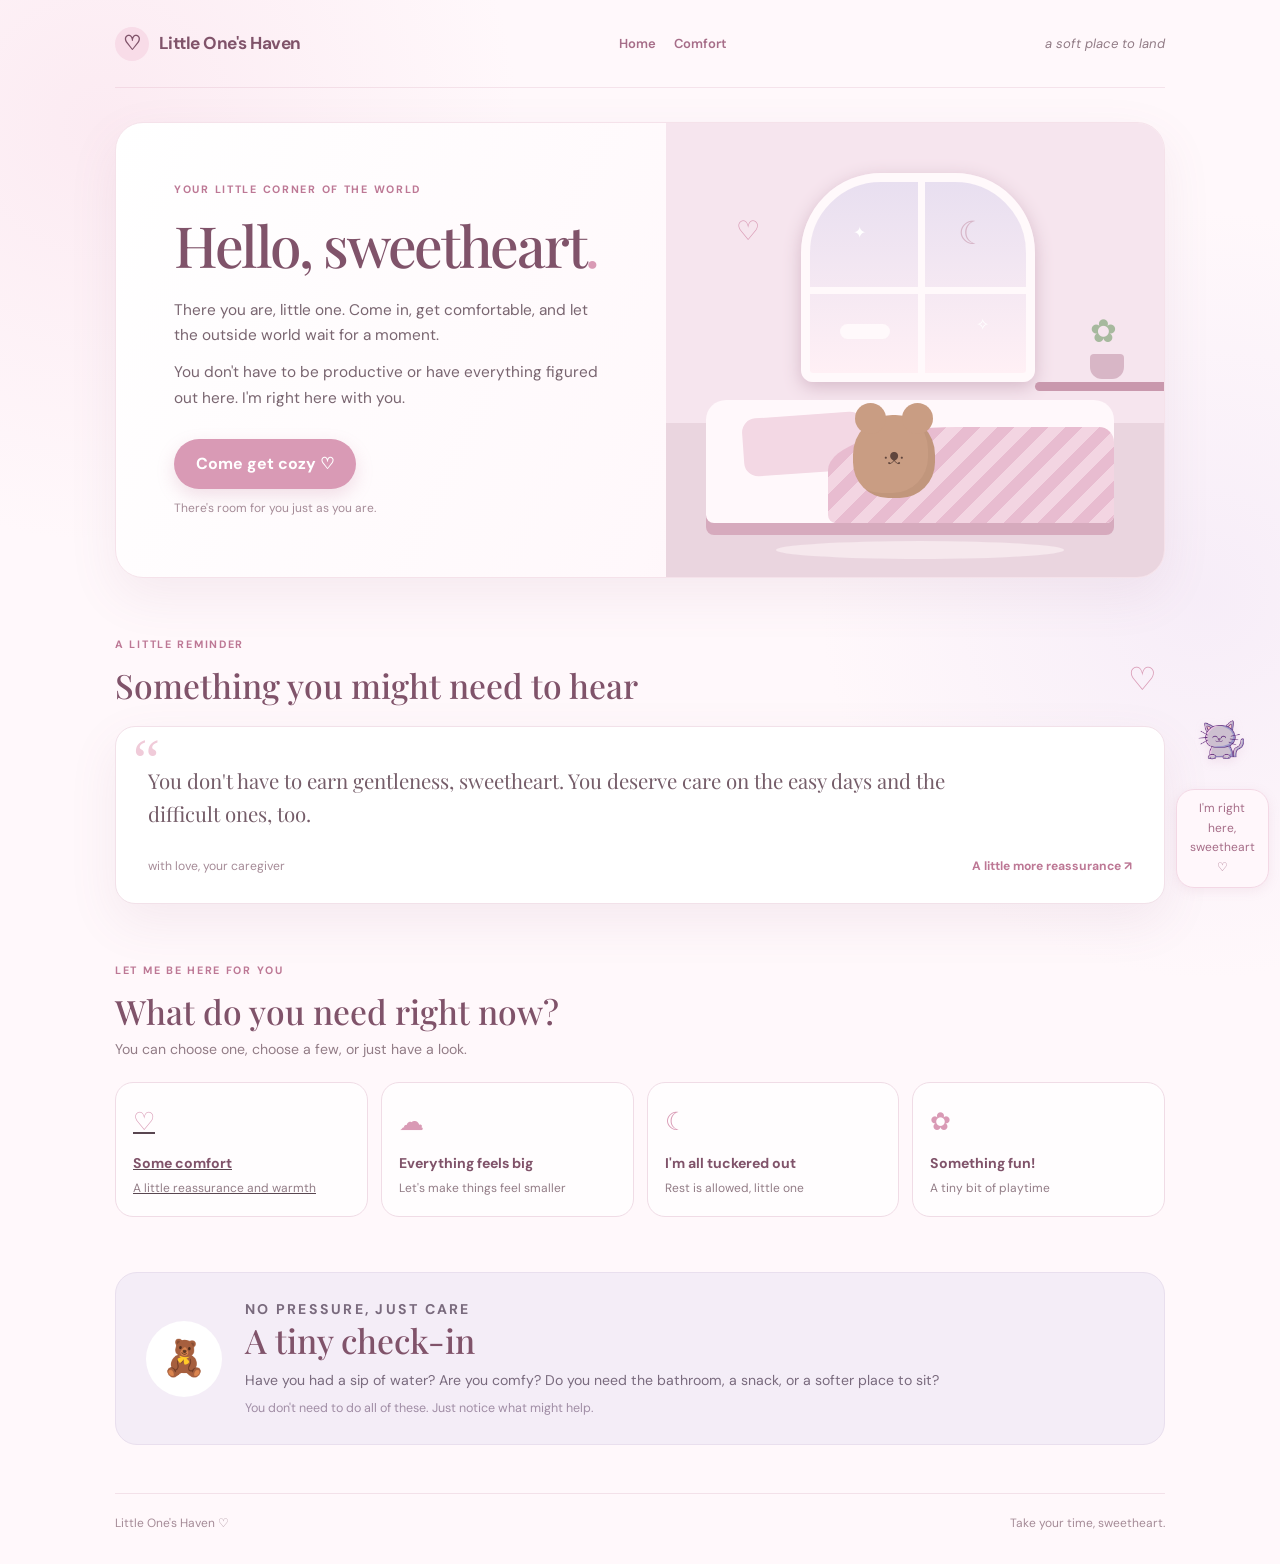
==== index.html @ fbaa2f43 "Update index.html" ====
<!doctype html>
<html lang="en">
<head>
  <meta charset="utf-8">
  <meta name="viewport" content="width=device-width, initial-scale=1">
  <meta name="theme-color" content="#fff4f8">
  <title>Little One's Haven ♡</title>
  <link rel="preconnect" href="https://fonts.googleapis.com">
  <link rel="preconnect" href="https://fonts.gstatic.com" crossorigin>
  <link href="https://fonts.googleapis.com/css2?family=DM+Sans:wght@400;500;600;700&family=Playfair+Display:wght@500;600&display=swap" rel="stylesheet">
  <link rel="stylesheet" href="styles.css">
</head>
<body>
  <div class="page-shell">
<header class="site-header">
  <a class="brand" href="index.html" aria-label="Little One's Haven home">
    <span class="brand-mark">♡</span>
    <span>Little One's Haven</span>
  </a>

  <nav class="site-nav">
    <a href="index.html">Home</a>
    <a href="comfort.html">Comfort</a>
  </nav>

  <span class="header-note">a soft place to land</span>
</header>

    <main>
      <section class="welcome-card" aria-labelledby="welcome-title">
        <div class="welcome-copy">
          <p class="eyebrow">YOUR LITTLE CORNER OF THE WORLD</p>
          <h1 id="welcome-title">Hello, sweetheart<span class="pink-dot">.</span></h1>
          <p class="welcome-text">There you are, little one. Come in, get comfortable, and let the outside world wait for a moment.</p>
          <p class="welcome-text">You don't have to be productive or have everything figured out here. I'm right here with you.</p>
          <button class="primary-button" id="cozy-button">Come get cozy <span aria-hidden="true">♡</span></button>
          <p class="tiny-note" id="welcome-response" aria-live="polite">There's room for you just as you are.</p>
        </div>
        <div class="welcome-art" aria-label="Illustration of a cozy pink room with a teddy bear" role="img">
          <div class="window">
            <span class="moon">☾</span>
            <span class="star star-one">✦</span>
            <span class="star star-two">✧</span>
            <span class="cloud"></span>
          </div>
          <div class="shelf"></div>
          <div class="plant"><span>✿</span><i></i></div>
          <div class="bed">
            <div class="pillow"></div>
            <div class="blanket"></div>
            <div class="teddy"><span class="ear left"></span><span class="ear right"></span><span class="face">·ᴥ·</span></div>
          </div>
          <div class="rug"></div>
          <span class="floating-heart">♡</span>
        </div>
      </section>

      <section class="message-section">
        <div class="section-heading">
          <div>
            <p class="eyebrow">A LITTLE REMINDER</p>
            <h2>Something you might need to hear</h2>
          </div>
          <span class="decorative-heart" aria-hidden="true">♡</span>
        </div>
        <article class="message-card">
          <span class="quote-mark" aria-hidden="true">“</span>
          <p id="care-message" aria-live="polite">You don't have to earn gentleness, sweetheart. You deserve care on the easy days and the difficult ones, too.</p>
          <div class="message-footer">
            <span>with love, your caregiver</span>
            <button class="text-button" id="new-message">A little more reassurance ↗</button>
          </div>
        </article>
      </section>

      <section class="needs-section">
        <div class="section-heading">
          <div>
            <p class="eyebrow">LET ME BE HERE FOR YOU</p>
            <h2>What do you need right now?</h2>
            <p class="section-subtitle">You can choose one, choose a few, or just have a look.</p>
          </div>
        </div>
        <div class="needs-grid">
          <a href="comfort.html" class="need-card">
  <span class="need-icon">♡</span>
  <span class="need-title">Some comfort</span>
  <span class="need-desc">A little reassurance and warmth</span>
</a>
          <button class="need-card" data-need="overwhelmed">
            <span class="need-icon">☁</span><span class="need-title">Everything feels big</span><span class="need-desc">Let's make things feel smaller</span>
          </button>
          <button class="need-card" data-need="tired">
            <span class="need-icon">☾</span><span class="need-title">I'm all tuckered out</span><span class="need-desc">Rest is allowed, little one</span>
          </button>
          <button class="need-card" data-need="play">
            <span class="need-icon">✿</span><span class="need-title">Something fun!</span><span class="need-desc">A tiny bit of playtime</span>
          </button>
        </div>
        <div class="response-card" id="need-response" hidden aria-live="polite">
          <p class="response-label">A note from your caregiver</p>
          <p id="need-response-text"></p>
        </div>
      </section>

      <section class="gentle-check">
        <div class="check-illustration" aria-hidden="true">🧸</div>
        <div>
          <p class="eyebrow">NO PRESSURE, JUST CARE</p>
          <h2>A tiny check-in</h2>
          <p>Have you had a sip of water? Are you comfy? Do you need the bathroom, a snack, or a softer place to sit?</p>
          <p class="check-small">You don't need to do all of these. Just notice what might help.</p>
        </div>
      </section>
    </main>

    <footer class="site-footer">
      <span>Little One's Haven <span aria-hidden="true">♡</span></span>
      <span>Take your time, sweetheart.</span>
    </footer>
  </div>
  <script src="script.js"></script>
  <div class="mascot">
  <img src="assets/mascot.png" alt="Your little kitten companion">
  <div class="mascot-message">
    I'm right here, sweetheart ♡
  </div>
</div>
</body>
</html>
---- styles.css ----
:root {
  --pink-50: #fff8fb;
  --pink-100: #fff0f5;
  --pink-200: #f8dce8;
  --pink-300: #edbfd2;
  --pink-500: #bd7895;
  --pink-700: #80536a;
  --ink: #594650;
  --muted: #927c86;
  --cream: #fffaf6;
  --white: #fffdfd;
  --shadow: 0 18px 50px rgba(147, 93, 119, .09);
}
* { box-sizing: border-box; }
html { scroll-behavior: smooth; }
body {
  margin: 0;
  color: var(--ink);
  background:
    radial-gradient(circle at 8% 8%, rgba(248,220,232,.48), transparent 26rem),
    radial-gradient(circle at 94% 38%, rgba(238,226,245,.5), transparent 24rem),
    var(--pink-50);
  font-family: "DM Sans", sans-serif;
  line-height: 1.65;
}
button { font: inherit; }
.page-shell { width: min(1050px, calc(100% - 40px)); margin: 0 auto; }
.site-header {
  min-height: 88px; display: flex; align-items: center; justify-content: space-between;
  border-bottom: 1px solid rgba(189,120,149,.16); margin-bottom: 34px;
}
.brand { display: inline-flex; gap: 10px; align-items: center; color: var(--pink-700); text-decoration: none; font-weight: 700; letter-spacing: -.03em; font-size: 1.08rem; }
.brand-mark { display: grid; place-items: center; width: 34px; height: 34px; border-radius: 50%; background: var(--pink-200); color: var(--pink-700); font-size: 1.25rem; }
.header-note { color: var(--muted); font-size: .82rem; font-style: italic; }
.welcome-card {
  display: grid; grid-template-columns: 1.05fr .95fr; overflow: hidden; min-height: 405px;
  background: linear-gradient(115deg, #fff 0%, #fff8fb 58%, #fbeaf1 100%);
  border: 1px solid #f5e2ea; border-radius: 28px; box-shadow: var(--shadow);
}
.welcome-copy { padding: clamp(28px, 5vw, 58px); align-self: center; }
.eyebrow { color: var(--pink-500); letter-spacing: .16em; font-size: .67rem; font-weight: 700; margin: 0 0 12px; }
h1, h2 { font-family: "Playfair Display", Georgia, serif; font-weight: 500; line-height: 1.18; color: var(--pink-700); }
h1 { font-size: clamp(2.25rem, 5vw, 3.55rem); margin: 0 0 20px; letter-spacing: -.04em; }
.pink-dot { color: #d99ab5; }
.welcome-text { max-width: 440px; color: #796570; font-size: .96rem; margin: 0 0 12px; }
.primary-button {
  margin-top: 16px; border: 0; border-radius: 999px; padding: 12px 22px;
  background: #d99ab5; color: white; font-weight: 700; cursor: pointer;
  box-shadow: 0 7px 18px rgba(189,120,149,.22); transition: transform .2s, background .2s;
}
.primary-button:hover { background: #c783a1; transform: translateY(-2px); }
.primary-button:focus-visible, button:focus-visible { outline: 3px solid #b87b98; outline-offset: 3px; }
.tiny-note { color: #a58b97; font-size: .75rem; min-height: 1.2em; margin: 10px 0 0; }
.welcome-art { min-height: 350px; position: relative; overflow: hidden; background: linear-gradient(#f6e5ee 0 66%, #ead5df 66%); }
.window { position: absolute; width: 47%; height: 46%; top: 11%; left: 27%; border: 9px solid #fff9fb; border-radius: 80px 80px 12px 12px; background: linear-gradient(#e8dff0, #fff0f5); box-shadow: 0 5px 18px #d5b9c8; }
.window:before, .window:after { content: ""; position: absolute; background: #fff9fb; }
.window:before { width: 7px; height: 100%; left: 50%; }
.window:after { height: 7px; width: 100%; top: 55%; }
.moon { position: absolute; right: 18%; top: 13%; color: #d7b6c8; font-size: 2rem; }
.star { position: absolute; color: #fff; z-index: 1; }
.star-one { top: 20%; left: 20%; }.star-two { right: 17%; bottom: 18%; }
.cloud { position: absolute; width: 50px; height: 15px; background: #fff9fb; border-radius: 20px; left: 14%; bottom: 18%; }
.shelf { position: absolute; right: 0; top: 57%; width: 26%; height: 9px; background: #c998ad; border-radius: 8px 0 0 8px; }
.plant { position: absolute; right: 8%; top: 40%; color: #a7b99e; font-size: 2rem; }
.plant i { display: block; width: 34px; height: 25px; background: #d8b6c6; border-radius: 4px 4px 12px 12px; margin: -3px auto 0; }
.bed { position: absolute; bottom: 12%; left: 8%; width: 82%; height: 27%; background: #fff8fb; border-radius: 20px 20px 8px 8px; box-shadow: 0 12px 0 #d6aabd; }
.pillow { position: absolute; left: 9%; top: 12%; width: 30%; height: 47%; background: #f3d8e4; border-radius: 14px; transform: rotate(-4deg); }
.blanket { position: absolute; right: 0; bottom: 0; width: 70%; height: 78%; background: repeating-linear-gradient(135deg, #e8bcd0 0 12px, #f3d5e2 12px 24px); border-radius: 45% 15px 8px 8px; }
.teddy { position: absolute; left: 36%; bottom: 20%; width: 82px; height: 83px; border-radius: 48% 48% 43% 43%; background: #c99d83; z-index: 2; box-shadow: inset -7px -5px rgba(116,76,58,.09); }
.ear { position: absolute; top: -12px; width: 31px; height: 31px; background: #c99d83; border-radius: 50%; }.ear.left { left: 2px; }.ear.right { right: 2px; }
.face { position: absolute; inset: 28px 0 0; text-align: center; color: #60463d; font-size: 1.15rem; }
.rug { position: absolute; bottom: 4%; left: 22%; width: 58%; height: 18px; background: #f6e8ed; border-radius: 50%; }
.floating-heart { position: absolute; left: 14%; top: 19%; color: #d99ab5; font-size: 1.7rem; }
.message-section, .needs-section { margin-top: 58px; }
.section-heading { display: flex; justify-content: space-between; align-items: end; margin-bottom: 20px; }
h2 { font-size: clamp(1.55rem, 3vw, 2.1rem); margin: 0; }
.decorative-heart { color: #d99ab5; font-size: 2rem; padding-right: 8px; }
.message-card { position: relative; padding: 27px 32px 22px; background: #fff; border: 1px solid #f2e1e9; border-radius: 20px; box-shadow: var(--shadow); }
.quote-mark { position: absolute; top: 4px; left: 17px; color: #f0cbd9; font-family: Georgia, serif; font-size: 3.8rem; line-height: 1; }
#care-message { position: relative; margin: 10px 0 20px; max-width: 800px; color: #755d69; font-family: "Playfair Display", Georgia, serif; font-size: 1.28rem; }
.message-footer { display: flex; justify-content: space-between; align-items: center; gap: 12px; color: #a58b97; font-size: .76rem; }
.text-button { border: 0; background: none; color: var(--pink-500); cursor: pointer; font-weight: 700; padding: 5px 0; }
.text-button:hover { color: var(--pink-700); }
.section-subtitle { color: var(--muted); margin: 7px 0 0; font-size: .88rem; }
.needs-grid { display: grid; grid-template-columns: repeat(4, 1fr); gap: 13px; }
.need-card { text-align: left; padding: 19px 17px; border: 1px solid #f0dce6; border-radius: 18px; background: rgba(255,255,255,.8); color: var(--ink); cursor: pointer; transition: transform .2s, box-shadow .2s, border-color .2s; }
.need-card:hover, .need-card.selected { transform: translateY(-3px); border-color: #d99ab5; box-shadow: 0 10px 24px rgba(147,93,119,.1); }
.need-icon { display: block; color: #d99ab5; font-size: 1.55rem; margin-bottom: 9px; }
.need-title { display: block; font-weight: 700; color: var(--pink-700); font-size: .88rem; }
.need-desc { display: block; color: var(--muted); font-size: .75rem; line-height: 1.45; margin-top: 5px; }
.response-card { margin-top: 14px; padding: 19px 22px; border-radius: 16px; background: #f9eaf1; border: 1px solid #f0d5e1; }
.response-card[hidden] { display: none; }
.response-label { color: var(--pink-500); text-transform: uppercase; letter-spacing: .12em; font-size: .65rem; font-weight: 700; margin: 0 0 5px; }
#need-response-text { color: #755d69; margin: 0; }
.gentle-check { display: flex; align-items: center; gap: 23px; margin: 55px 0 48px; padding: 25px 30px; background: #f4edf7; border: 1px solid #e9dfee; border-radius: 22px; }
.check-illustration { display: grid; place-items: center; flex: 0 0 76px; width: 76px; height: 76px; border-radius: 50%; background: #fff; font-size: 2.2rem; }
.gentle-check h2 { margin-bottom: 8px; }.gentle-check p { margin: 0; color: #796a7d; font-size: .88rem; }
.gentle-check .check-small { margin-top: 6px; color: #a08da5; font-size: .78rem; }
.site-footer { display: flex; justify-content: space-between; gap: 15px; padding: 20px 0 30px; border-top: 1px solid rgba(189,120,149,.18); color: #a58b97; font-size: .75rem; }
@media (max-width: 760px) {
  .welcome-card { grid-template-columns: 1fr; }
  .welcome-art { min-height: 285px; }
  .needs-grid { grid-template-columns: repeat(2, 1fr); }
}
@media (max-width: 480px) {
  .page-shell { width: min(100% - 26px, 1050px); }
  .site-header { min-height: 70px; margin-bottom: 20px; }
  .header-note { font-size: .7rem; }
  .welcome-copy { padding: 28px 23px 20px; }
  .welcome-art { min-height: 245px; }
  .message-section, .needs-section { margin-top: 42px; }
  .message-card { padding: 25px 20px 18px; }
  .message-footer { align-items: flex-start; flex-direction: column; gap: 4px; }
  .gentle-check { align-items: flex-start; padding: 21px; gap: 15px; }
  .check-illustration { flex-basis: 54px; width: 54px; height: 54px; font-size: 1.6rem; }
  .site-footer { flex-direction: column; gap: 3px; }
}
@media (prefers-reduced-motion: reduce) { *, *::before, *::after { scroll-behavior: auto !important; transition: none !important; } }
.mascot {
  position: fixed;
  right: 20px;
  bottom: 12px;
  z-index: 100;
  display: flex;
  flex-direction: column;
  align-items: center;
  gap: 5px;
  width: 76px;
  pointer-events: none;
}

.mascot img {
  width: 100%;
  max-height: 85px;
  object-fit: contain;
  filter: drop-shadow(0 3px 5px rgba(190, 130, 160, 0.15));
  animation: kitty-float 4s ease-in-out infinite;
}

.mascot-message {
  max-width: 125px;
  background: #fff7fb;
  color: #a66d88;
  border: 1px solid #f3d8e5;
  border-radius: 14px;
  padding: 6px 9px;
  font-size: 10px;
  text-align: center;
}

@media (max-width: 600px) {
  .mascot {
    width: 58px;
    right: 10px;
    bottom: 8px;
  }

  .mascot img {
    max-height: 65px;
  }
}
.mascot-message {
  background: #fff7fb;
  color: #a66d88;
  border: 1px solid #f3d8e5;
  border-radius: 18px;
  padding: 9px 13px;
  font-size: 12px;
  text-align: center;
  box-shadow: 0 3px 12px rgba(190, 130, 160, 0.12);
}

@keyframes kitty-float {
  0%, 100% { transform: translateY(0); }
  50% { transform: translateY(-7px); }
}

@media (max-width: 600px) {
  .mascot {
    width: 100px;
    right: 10px;
    bottom: 10px;
  }
}
.site-nav {
  display: flex;
  gap: 18px;
  align-items: center;
}

.site-nav a {
  color: #a66d88;
  text-decoration: none;
  font-size: 13px;
  font-weight: 600;
}

.site-nav a:hover {
  color: #d58eae;
}

@media (max-width: 600px) {
  .site-header {
    flex-wrap: wrap;
    gap: 12px;
  }

  .site-nav {
    order: 3;
    width: 100%;
    justify-content: center;
  }
}
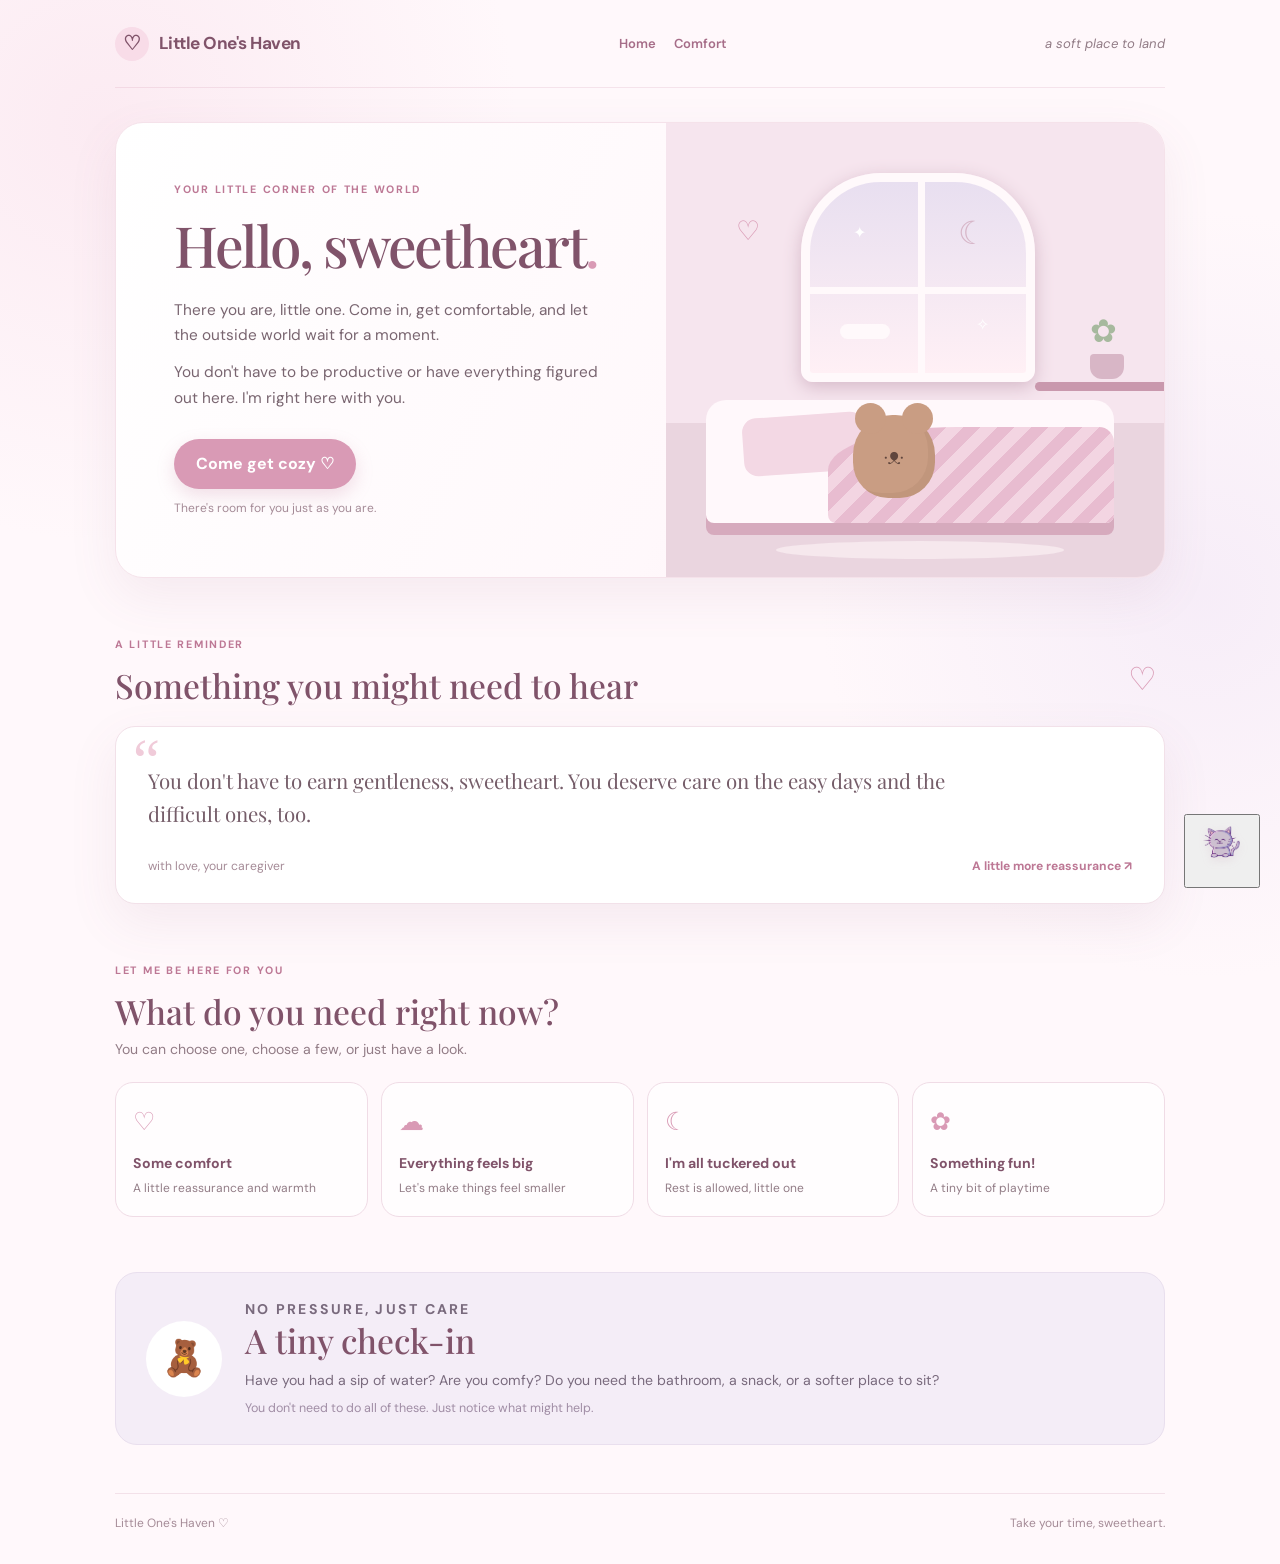
==== commit 44c649dd: "Update index.html" ====
--- a/index.html
+++ b/index.html
@@ -120,11 +120,26 @@
     </footer>
   </div>
   <script src="script.js"></script>
-  <div class="mascot">
-  <img src="assets/mascot.png" alt="Your little kitten companion">
-  <div class="mascot-message">
-    I'm right here, sweetheart ♡
+<div class="mascot">
+  <button
+    class="mascot-button"
+    id="mascot-button"
+    type="button"
+    aria-label="Talk to the kitten"
+  >
+    <img src="assets/mascot.png" alt="Your little kitten companion">
+  </button>
+
+  <div
+    class="mascot-message"
+    id="mascot-message"
+    role="status"
+    aria-live="polite"
+    hidden
+  >
+    meow! ♡
   </div>
+</div>
 </div>
 </body>
 </html>
--- a/styles.css
+++ b/styles.css
@@ -211,3 +211,11 @@
     justify-content: center;
   }
 }
+a.need-card {
+  text-decoration: none;
+  font-family: inherit;
+}
+
+a.need-card:hover {
+  text-decoration: none;
+}
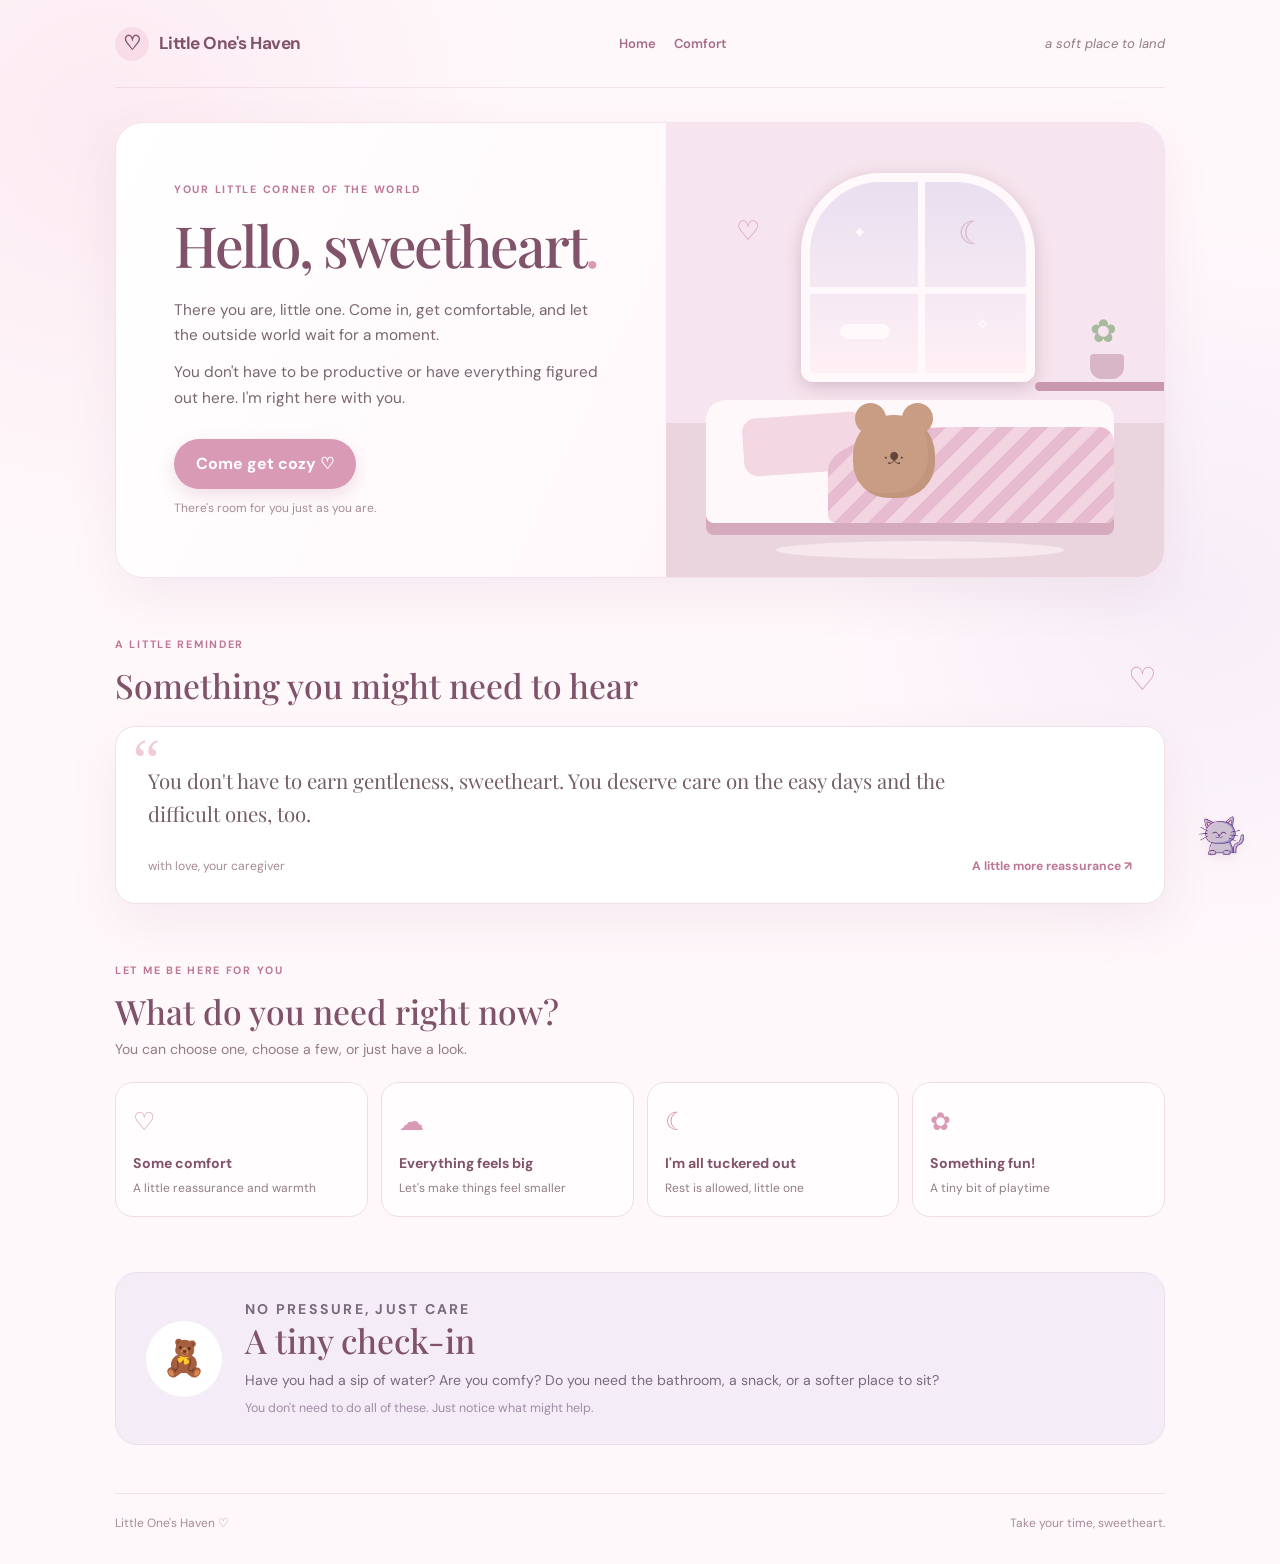
==== commit 23d838d1: "Update index.html" ====
--- a/index.html
+++ b/index.html
@@ -129,7 +129,7 @@
   >
     <img src="assets/mascot.png" alt="Your little kitten companion">
   </button>
-
+ </div>
   <div
     class="mascot-message"
     id="mascot-message"
--- a/styles.css
+++ b/styles.css
@@ -219,3 +219,54 @@
 a.need-card:hover {
   text-decoration: none;
 }
+/* Interactive kitten mascot */
+
+.mascot-button {
+  display: block;
+  padding: 0;
+  border: none;
+  background: transparent;
+  cursor: pointer;
+  font: inherit;
+  transition: transform 0.2s ease;
+}
+
+.mascot-button:hover {
+  transform: translateY(-4px) rotate(-3deg);
+}
+
+.mascot-button:active {
+  transform: scale(0.95);
+}
+
+.mascot-message {
+  position: absolute;
+  right: 100%;
+  bottom: 45%;
+  margin-right: 12px;
+  padding: 10px 16px;
+  border-radius: 18px 18px 4px 18px;
+  background: #fffafd;
+  color: #a66d88;
+  border: 1px solid #f0dce6;
+  box-shadow: 0 4px 14px rgba(180, 120, 150, 0.12);
+  font-size: 14px;
+  white-space: nowrap;
+  animation: kitten-pop 0.25s ease;
+  z-index: 20;
+}
+
+.mascot-message[hidden] {
+  display: none;
+}
+
+@keyframes kitten-pop {
+  from {
+    opacity: 0;
+    transform: translateY(6px) scale(0.9);
+  }
+  to {
+    opacity: 1;
+    transform: translateY(0) scale(1);
+  }
+}
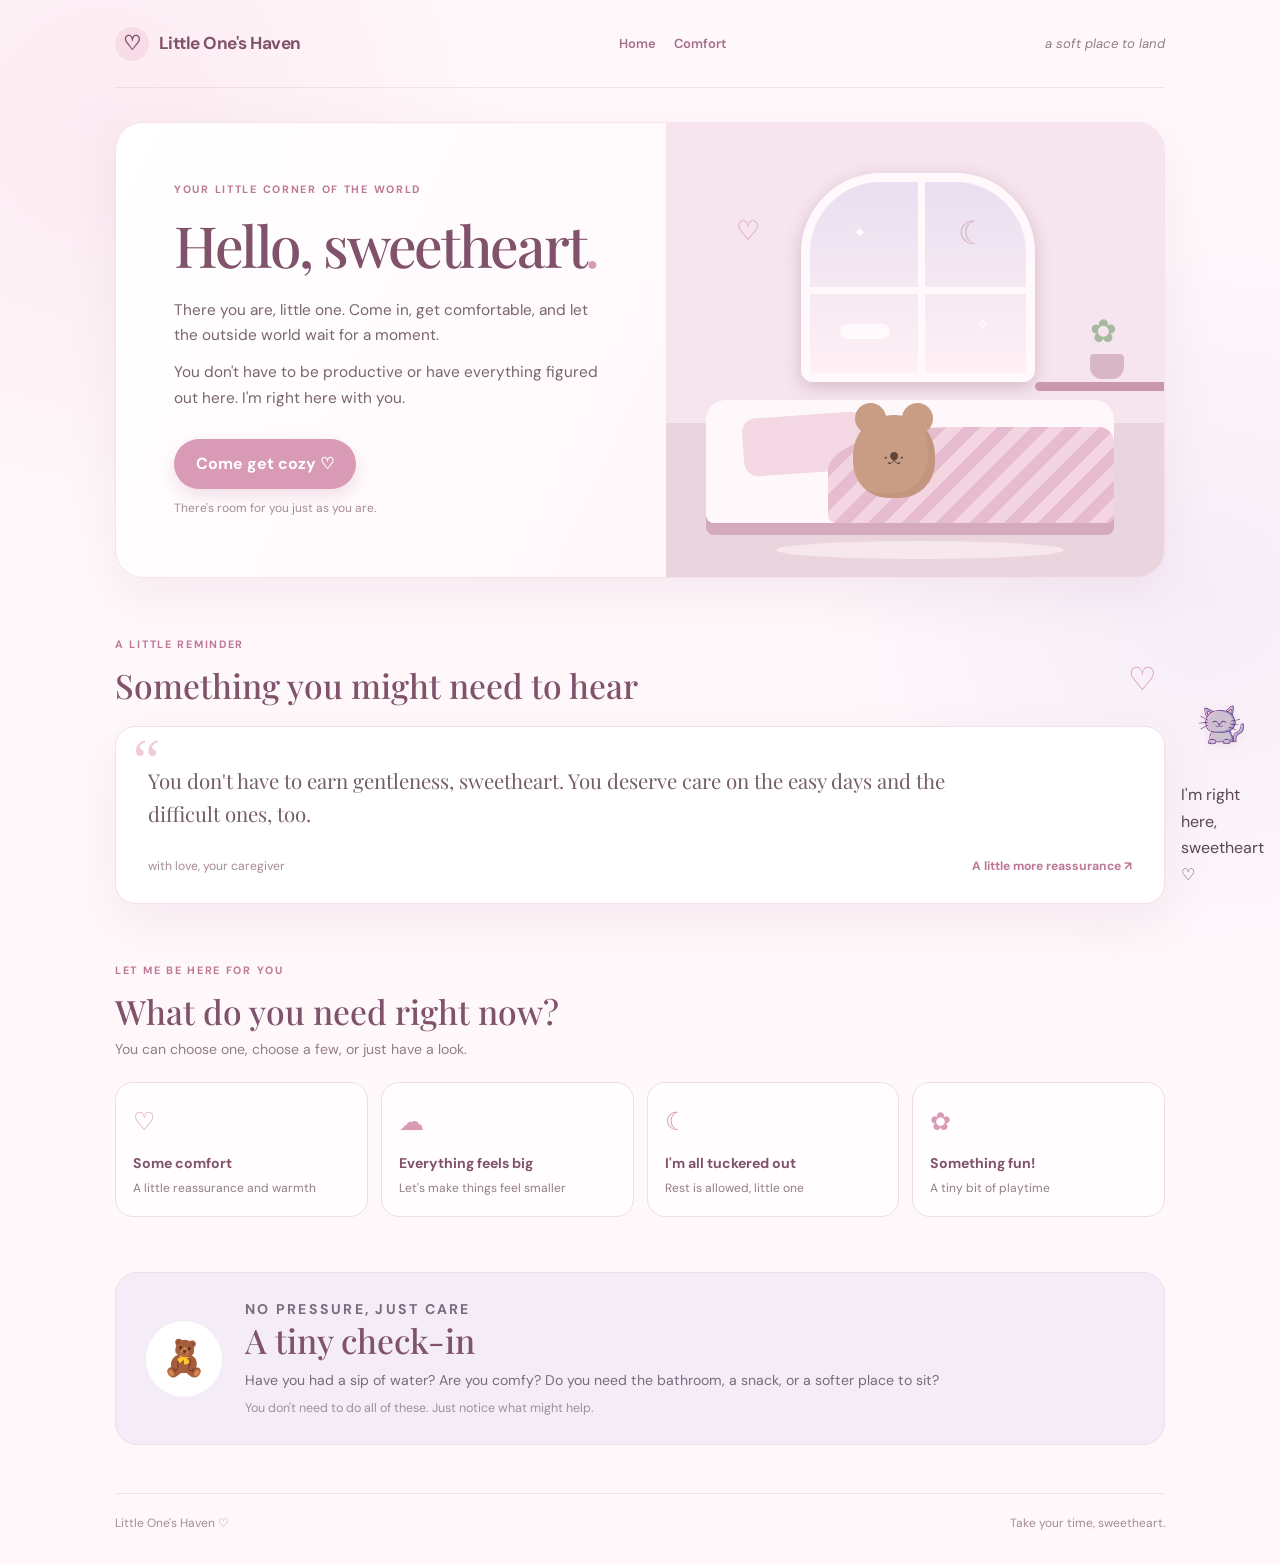
==== commit 1d176f2f: "Update index.html" ====
--- a/index.html
+++ b/index.html
@@ -118,28 +118,34 @@
       <span>Little One's Haven <span aria-hidden="true">♡</span></span>
       <span>Take your time, sweetheart.</span>
     </footer>
+  <div class="mascot">
+
+    <button
+      class="mascot-button"
+      id="mascot-button"
+      type="button"
+      aria-label="Talk to the kitten"
+    >
+      <img
+        src="assets/mascot.png"
+        alt="Your little kitten companion"
+      >
+    </button>
+
+    <div class="mascot-label">
+      I'm right here, sweetheart ♡
+    </div>
+
+    <div
+      class="mascot-message"
+      id="mascot-message"
+      role="status"
+      aria-live="polite"
+      hidden
+    ></div>
+
   </div>
+
   <script src="script.js"></script>
-<div class="mascot">
-  <button
-    class="mascot-button"
-    id="mascot-button"
-    type="button"
-    aria-label="Talk to the kitten"
-  >
-    <img src="assets/mascot.png" alt="Your little kitten companion">
-  </button>
- </div>
-  <div
-    class="mascot-message"
-    id="mascot-message"
-    role="status"
-    aria-live="polite"
-    hidden
-  >
-    meow! ♡
-  </div>
-</div>
-</div>
 </body>
 </html>
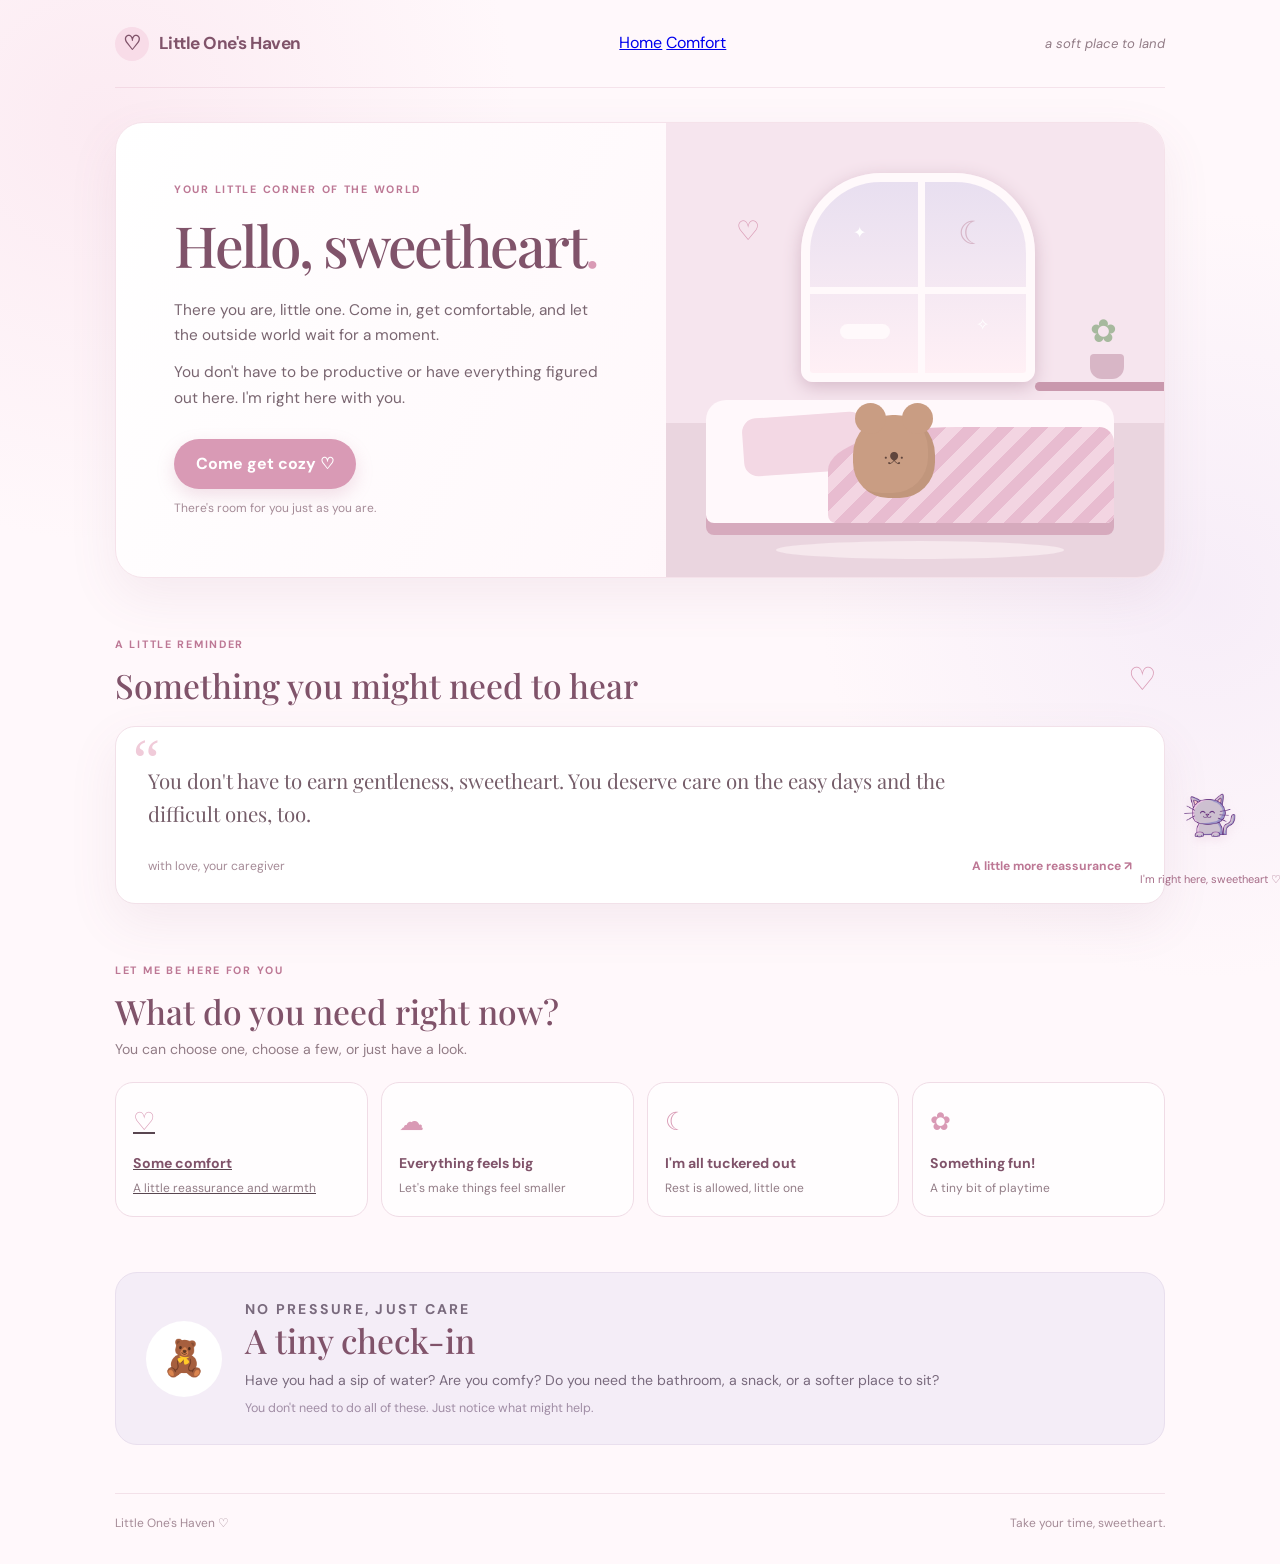
==== commit b8cfa95b: "Update index.html" ====
--- a/index.html
+++ b/index.html
@@ -87,13 +87,13 @@
   <span class="need-title">Some comfort</span>
   <span class="need-desc">A little reassurance and warmth</span>
 </a>
-          <button class="need-card" data-need="overwhelmed">
+          <button class="need-card" data-need="overwhelmed" aria-pressed="false">
             <span class="need-icon">☁</span><span class="need-title">Everything feels big</span><span class="need-desc">Let's make things feel smaller</span>
           </button>
-          <button class="need-card" data-need="tired">
+          <button class="need-card" data-need="tired" aria-pressed="false">
             <span class="need-icon">☾</span><span class="need-title">I'm all tuckered out</span><span class="need-desc">Rest is allowed, little one</span>
           </button>
-          <button class="need-card" data-need="play">
+          <button class="need-card" data-need="play" aria-pressed="false">
             <span class="need-icon">✿</span><span class="need-title">Something fun!</span><span class="need-desc">A tiny bit of playtime</span>
           </button>
         </div>
@@ -118,6 +118,7 @@
       <span>Little One's Haven <span aria-hidden="true">♡</span></span>
       <span>Take your time, sweetheart.</span>
     </footer>
+      </div>
   <div class="mascot">
 
     <button
@@ -145,7 +146,7 @@
     ></div>
 
   </div>
-
-  <script src="script.js"></script>
+<script src="script.js"></script>
+<script src="mascot.js"></script>
 </body>
 </html>
--- a/styles.css
+++ b/styles.css
@@ -116,6 +116,8 @@
   .site-footer { flex-direction: column; gap: 3px; }
 }
 @media (prefers-reduced-motion: reduce) { *, *::before, *::after { scroll-behavior: auto !important; transition: none !important; } }
+/* Interactive kitten mascot */
+
 .mascot {
   position: fixed;
   right: 20px;
@@ -125,104 +127,13 @@
   flex-direction: column;
   align-items: center;
   gap: 5px;
-  width: 76px;
-  pointer-events: none;
-}
-
-.mascot img {
-  width: 100%;
-  max-height: 85px;
-  object-fit: contain;
-  filter: drop-shadow(0 3px 5px rgba(190, 130, 160, 0.15));
-  animation: kitty-float 4s ease-in-out infinite;
-}
-
-.mascot-message {
-  max-width: 125px;
-  background: #fff7fb;
-  color: #a66d88;
-  border: 1px solid #f3d8e5;
-  border-radius: 14px;
-  padding: 6px 9px;
-  font-size: 10px;
-  text-align: center;
-}
-
-@media (max-width: 600px) {
-  .mascot {
-    width: 58px;
-    right: 10px;
-    bottom: 8px;
-  }
-
-  .mascot img {
-    max-height: 65px;
-  }
-}
-.mascot-message {
-  background: #fff7fb;
-  color: #a66d88;
-  border: 1px solid #f3d8e5;
-  border-radius: 18px;
-  padding: 9px 13px;
-  font-size: 12px;
-  text-align: center;
-  box-shadow: 0 3px 12px rgba(190, 130, 160, 0.12);
-}
-
-@keyframes kitty-float {
-  0%, 100% { transform: translateY(0); }
-  50% { transform: translateY(-7px); }
-}
-
-@media (max-width: 600px) {
-  .mascot {
-    width: 100px;
-    right: 10px;
-    bottom: 10px;
-  }
-}
-.site-nav {
-  display: flex;
-  gap: 18px;
-  align-items: center;
-}
-
-.site-nav a {
-  color: #a66d88;
-  text-decoration: none;
-  font-size: 13px;
-  font-weight: 600;
-}
-
-.site-nav a:hover {
-  color: #d58eae;
-}
-
-@media (max-width: 600px) {
-  .site-header {
-    flex-wrap: wrap;
-    gap: 12px;
-  }
-
-  .site-nav {
-    order: 3;
-    width: 100%;
-    justify-content: center;
-  }
-}
-a.need-card {
-  text-decoration: none;
-  font-family: inherit;
-}
-
-a.need-card:hover {
-  text-decoration: none;
-}
-/* Interactive kitten mascot */
+  width: 100px;
+  pointer-events: auto;
+}
 
 .mascot-button {
   display: block;
+  width: 100%;
   padding: 0;
   border: none;
   background: transparent;
@@ -239,18 +150,35 @@
   transform: scale(0.95);
 }
 
+.mascot img {
+  display: block;
+  width: 100%;
+  max-height: 85px;
+  object-fit: contain;
+  filter: drop-shadow(0 3px 5px rgba(190, 130, 160, 0.15));
+  animation: kitty-float 4s ease-in-out infinite;
+}
+
+.mascot-label {
+  color: #a66d88;
+  font-size: 11px;
+  text-align: center;
+  white-space: nowrap;
+}
+
 .mascot-message {
   position: absolute;
-  right: 100%;
-  bottom: 45%;
-  margin-right: 12px;
-  padding: 10px 16px;
+right: calc(100% - 12px);
+bottom: 65%;
+  max-width: 150px;
+  padding: 9px 13px;
   border-radius: 18px 18px 4px 18px;
   background: #fffafd;
   color: #a66d88;
   border: 1px solid #f0dce6;
   box-shadow: 0 4px 14px rgba(180, 120, 150, 0.12);
-  font-size: 14px;
+  font-size: 13px;
+  text-align: center;
   white-space: nowrap;
   animation: kitten-pop 0.25s ease;
   z-index: 20;
@@ -258,6 +186,11 @@
 
 .mascot-message[hidden] {
   display: none;
+}
+
+@keyframes kitty-float {
+  0%, 100% { transform: translateY(0); }
+  50% { transform: translateY(-7px); }
 }
 
 @keyframes kitten-pop {
@@ -270,3 +203,29 @@
     transform: translateY(0) scale(1);
   }
 }
+
+@media (max-width: 600px) {
+  .mascot {
+    width: 76px;
+    right: 10px;
+    bottom: 8px;
+  }
+
+  .mascot img {
+    max-height: 65px;
+  }
+
+  .mascot-label {
+    font-size: 9px;
+  }
+}
+@keyframes kitten-pop {
+  from {
+    opacity: 0;
+    transform: translateY(6px) scale(0.9);
+  }
+  to {
+    opacity: 1;
+    transform: translateY(0) scale(1);
+  }
+}
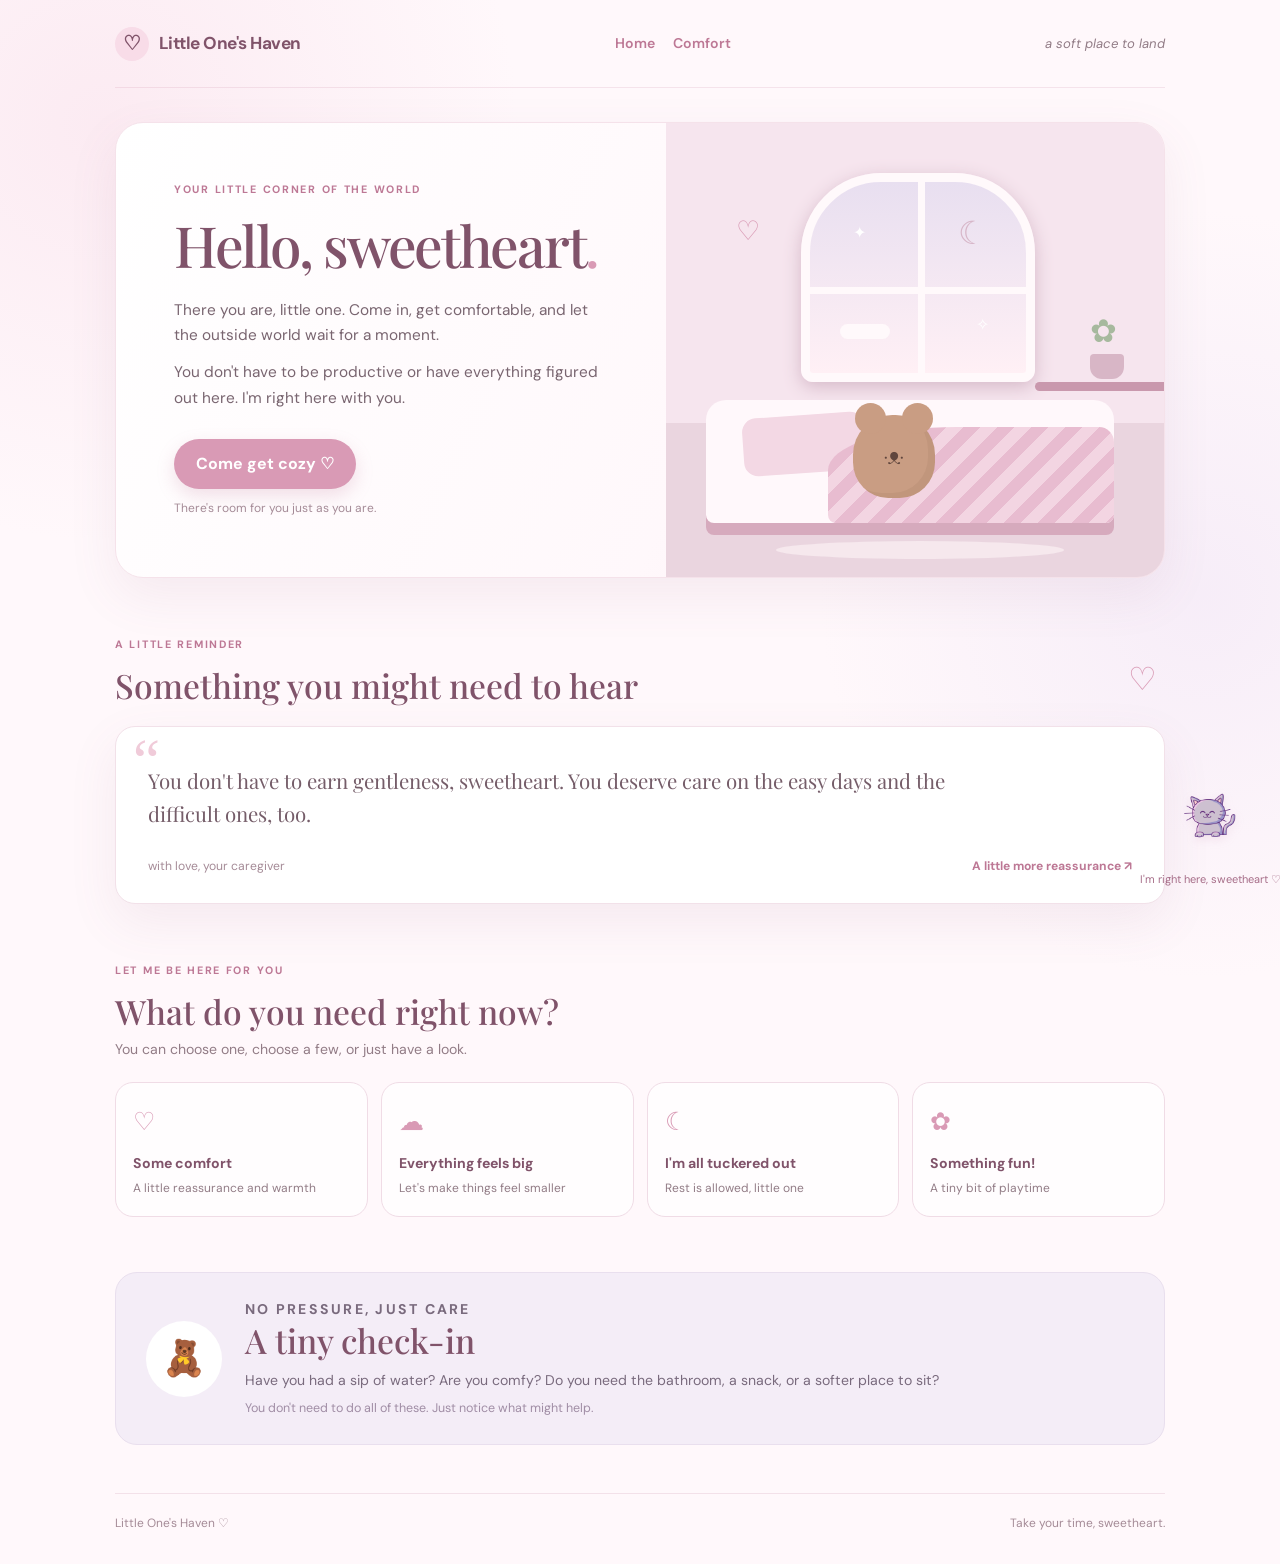
==== commit d1829922: "Update index.html" ====
--- a/index.html
+++ b/index.html
@@ -82,11 +82,9 @@
           </div>
         </div>
         <div class="needs-grid">
-          <a href="comfort.html" class="need-card">
-  <span class="need-icon">♡</span>
-  <span class="need-title">Some comfort</span>
-  <span class="need-desc">A little reassurance and warmth</span>
-</a>
+          <button class="need-card" data-need="comfort" aria-pressed="false">
+            <span class="need-icon">♡</span><span class="need-title">Some comfort</span><span class="need-desc">A little reassurance and warmth</span>
+          </button>
           <button class="need-card" data-need="overwhelmed" aria-pressed="false">
             <span class="need-icon">☁</span><span class="need-title">Everything feels big</span><span class="need-desc">Let's make things feel smaller</span>
           </button>
@@ -100,6 +98,7 @@
         <div class="response-card" id="need-response" hidden aria-live="polite">
           <p class="response-label">A note from your caregiver</p>
           <p id="need-response-text"></p>
+          <a class="response-link" id="need-response-link" href="comfort.html" hidden>Tap here to get some comfort ♡</a>
         </div>
       </section>
 
--- a/styles.css
+++ b/styles.css
@@ -105,7 +105,7 @@
 @media (max-width: 480px) {
   .page-shell { width: min(100% - 26px, 1050px); }
   .site-header { min-height: 70px; margin-bottom: 20px; }
-  .header-note { font-size: .7rem; }
+.header-note { display: none; }
   .welcome-copy { padding: 28px 23px 20px; }
   .welcome-art { min-height: 245px; }
   .message-section, .needs-section { margin-top: 42px; }
@@ -115,7 +115,7 @@
   .check-illustration { flex-basis: 54px; width: 54px; height: 54px; font-size: 1.6rem; }
   .site-footer { flex-direction: column; gap: 3px; }
 }
-@media (prefers-reduced-motion: reduce) { *, *::before, *::after { scroll-behavior: auto !important; transition: none !important; } }
+@media (prefers-reduced-motion: reduce) { *, *::before, *::after { scroll-behavior: auto !important; transition: none !important; animation: none !important; } }
 /* Interactive kitten mascot */
 
 .mascot {
@@ -219,13 +219,7 @@
     font-size: 9px;
   }
 }
-@keyframes kitten-pop {
-  from {
-    opacity: 0;
-    transform: translateY(6px) scale(0.9);
-  }
-  to {
-    opacity: 1;
-    transform: translateY(0) scale(1);
-  }
-}
+.site-nav { display: flex; gap: 18px; }
+.site-nav a { color: var(--pink-500); text-decoration: none; font-weight: 600; font-size: .88rem; }
+.site-nav a:hover { color: var(--pink-700); }
+a.need-card { display: block; text-decoration: none; }
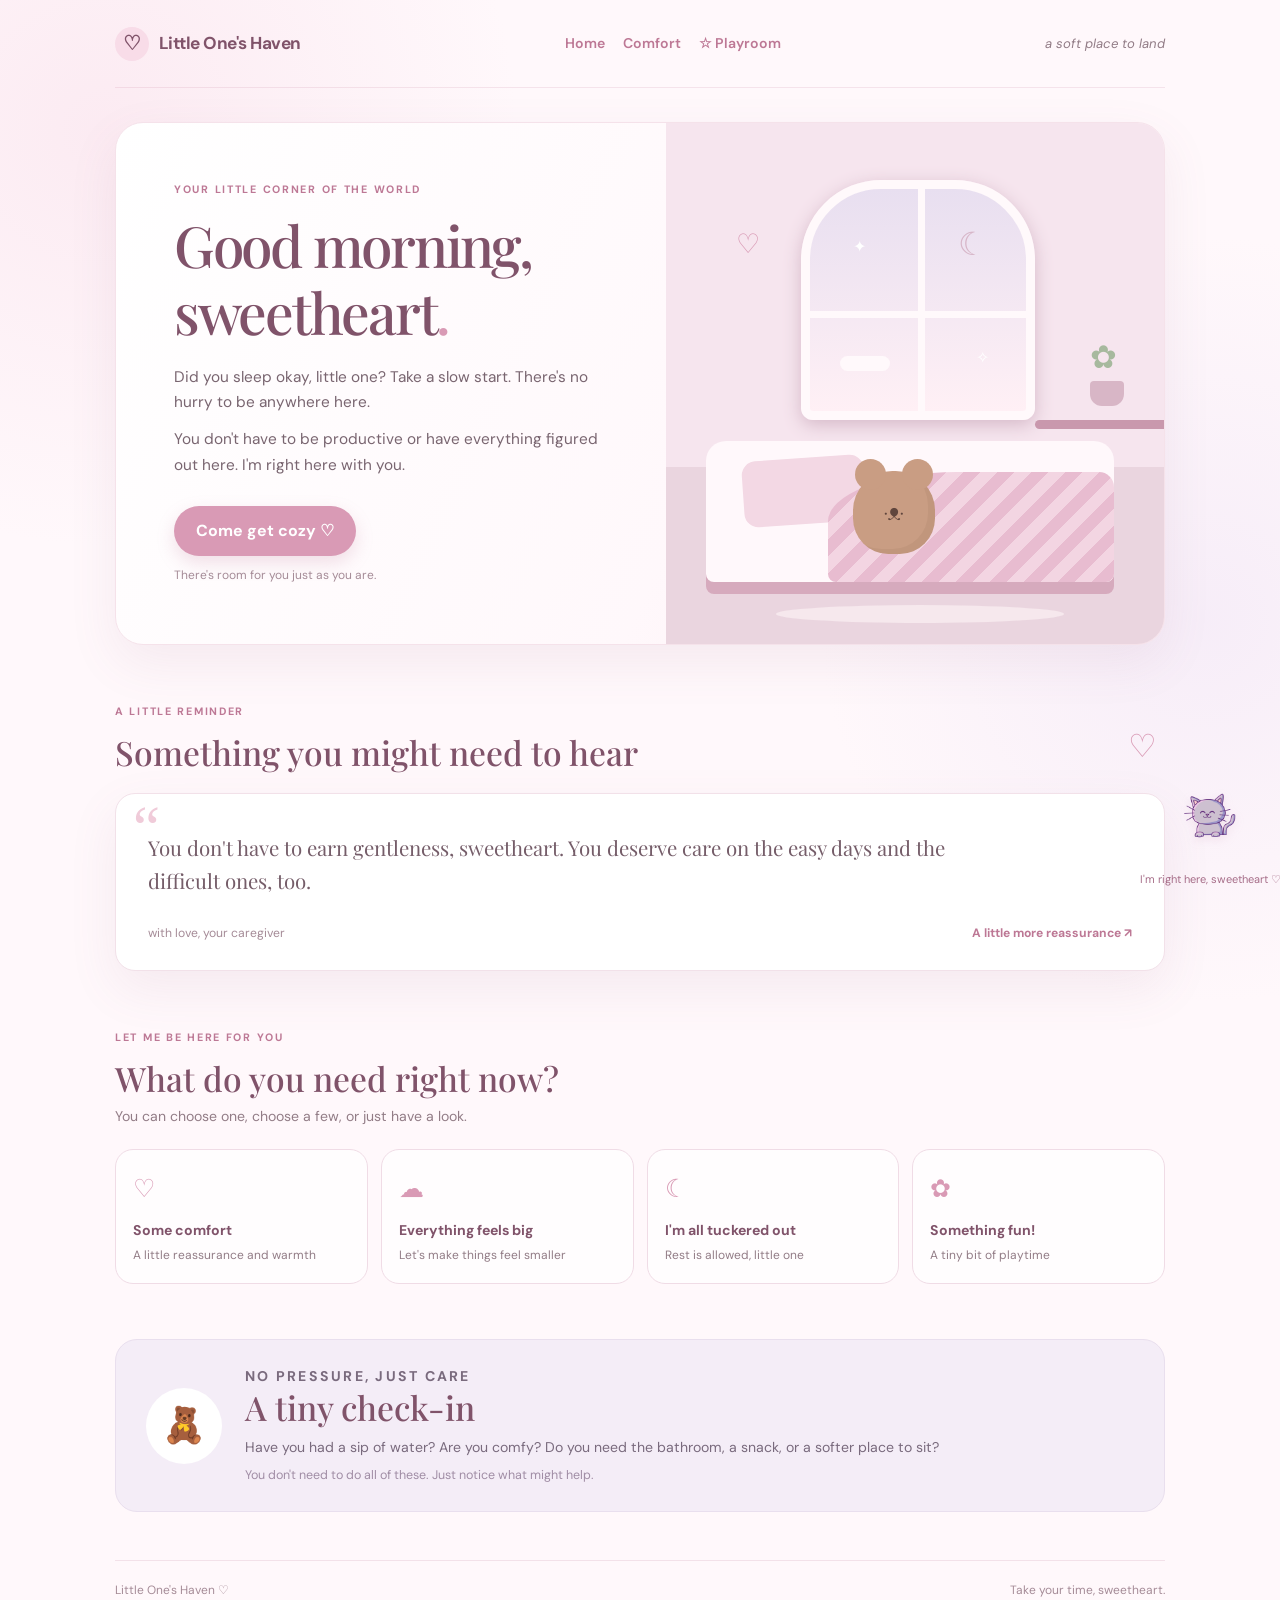
==== commit c8f7d9d6: "Update index.html" ====
--- a/index.html
+++ b/index.html
@@ -21,6 +21,7 @@
   <nav class="site-nav">
     <a href="index.html">Home</a>
     <a href="comfort.html">Comfort</a>
+    <a href="fun.html">☆ Playroom</a>
   </nav>
 
   <span class="header-note">a soft place to land</span>
@@ -30,8 +31,8 @@
       <section class="welcome-card" aria-labelledby="welcome-title">
         <div class="welcome-copy">
           <p class="eyebrow">YOUR LITTLE CORNER OF THE WORLD</p>
-          <h1 id="welcome-title">Hello, sweetheart<span class="pink-dot">.</span></h1>
-          <p class="welcome-text">There you are, little one. Come in, get comfortable, and let the outside world wait for a moment.</p>
+          <h1 id="welcome-title"><span id="greeting-title">Hello, sweetheart</span><span class="pink-dot">.</span></h1>
+          <p class="welcome-text" id="greeting-text">There you are, little one. Come in, get comfortable, and let the outside world wait for a moment.</p>
           <p class="welcome-text">You don't have to be productive or have everything figured out here. I'm right here with you.</p>
           <button class="primary-button" id="cozy-button">Come get cozy <span aria-hidden="true">♡</span></button>
           <p class="tiny-note" id="welcome-response" aria-live="polite">There's room for you just as you are.</p>
--- a/styles.css
+++ b/styles.css
@@ -223,3 +223,19 @@
 .site-nav a { color: var(--pink-500); text-decoration: none; font-weight: 600; font-size: .88rem; }
 .site-nav a:hover { color: var(--pink-700); }
 a.need-card { display: block; text-decoration: none; }
+.response-link {
+  display: inline-block;
+  margin-top: 12px;
+  color: var(--pink-700);
+  font-weight: 700;
+  text-decoration: none;
+  border-bottom: 2px solid #d99ab5;
+}
+.response-link:hover { color: var(--pink-500); }
+.response-link[hidden] { display: none; }
+.mascot-button.purring { animation: purr-wobble 0.25s ease-in-out infinite; }
+
+@keyframes purr-wobble {
+  0%, 100% { transform: rotate(-2deg); }
+  50% { transform: rotate(2deg); }
+}
